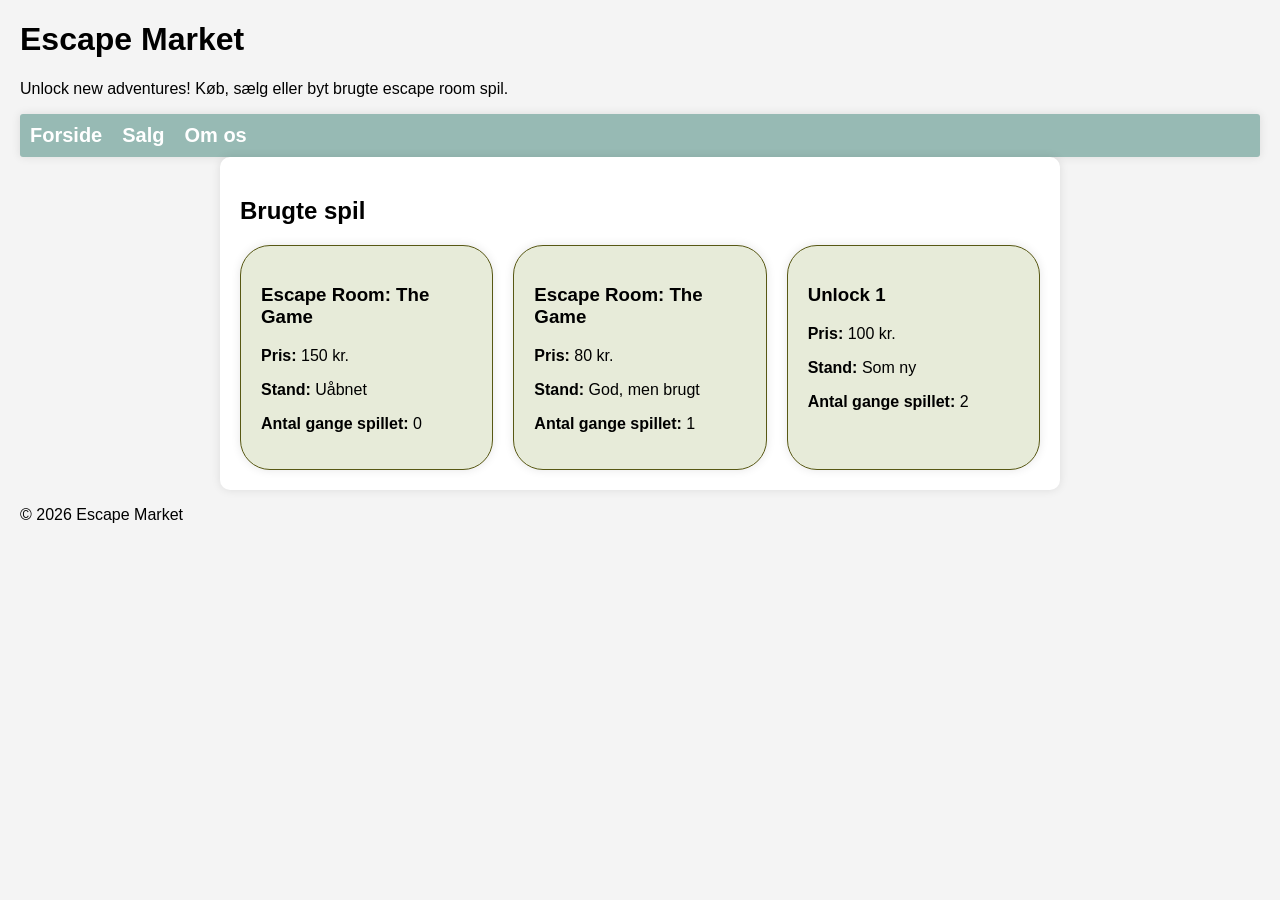
==== index.html @ 08686003 "Gør layout responsivt, med udgangspunkt i mobile first" ====
<!DOCTYPE html>
<html>
<head>
    <link rel="stylesheet" href="style.css">
    <meta name="viewport" content="width=device-width, initial-scale=1.0">
    <title>Escape Market</title>
</head>
<body>

    <header> 
        <h1>Escape Market</h1>
        <p>Unlock new adventures! Køb, sælg eller byt brugte escape room spil.</p>
        <nav class="navigation">
            <a href="index.html">Forside</a>
            <a href="salg.html">Salg</a>
            <a href="about.html">Om os</a>
        </nav>
    </header>

    <main>
        <h2>Brugte spil</h2>
        
        <div class="game-list">
            <div class="game">
                <h3>Escape Room: The Game</h3>
                <p><strong>Pris:</strong> 150 kr.</p>
                <p><strong>Stand:</strong> Uåbnet</p>
                <p><strong>Antal gange spillet:</strong> 0</p>
            </div>

            <div class="game">
                <h3>Escape Room: The Game</h3>
                <p><strong>Pris:</strong> 80 kr.</p>
                <p><strong>Stand:</strong> God, men brugt</p>
                <p><strong>Antal gange spillet:</strong> 1</p>
            </div>

            <div class="game">
                <h3>Unlock 1</h3>
                <p><strong>Pris:</strong> 100 kr.</p>
                <p><strong>Stand:</strong> Som ny</p>
                <p><strong>Antal gange spillet:</strong> 2</p>
            </div>
        </div>
        
    </main>
    
    <footer>
        <p>© 2026 Escape Market</p>
    </footer>

</body>

</html>
---- style.css ----
body {
    font-family: Papyrus, sans-serif;
    margin: 20px;
    background-color: #f4f4f4;
}
 nav {
    display:flex;
    background-color: #025c4d62;
    padding: 10px;
    gap: 20px;
    border-radius: 3px;
    box-shadow: 0 0 10px rgba(0, 0, 0, 0.1);
 }

 .navigation a {
        text-decoration: none;
        color: #ffffff;
        font-weight: bold;
        font-size: 20px;
    }

main {
    max-width: 800px;
    margin: 0 auto;
    padding: 20px;
    background-color: #ffffff;
    border-radius: 10px;
    box-shadow: 0 0 10px rgba(0, 0, 0, 0.1);
}

.game {
    padding: 20px;
    background-color: #e7ebd9;
    border: 1px solid #585814;
    border-radius: 30px;
    box-shadow: 0 0 10px rgba(0, 0, 0, 0.1);
    flex: 1;
    min-width: 200px;
}

.game-list {
    display: flex;
    flex-wrap: wrap;
    gap: 20px;
}

/*@media (min-width: 600px) {
    nav {
        flex-direction: column;
        align-items: flex-start;
    }
    main {
        padding: 10px;
    }
    .game {
        padding: 10px;
        width: 100%;
    }
    .game-list {
        flex-direction: column;
        align-items: center;
    }
}*/
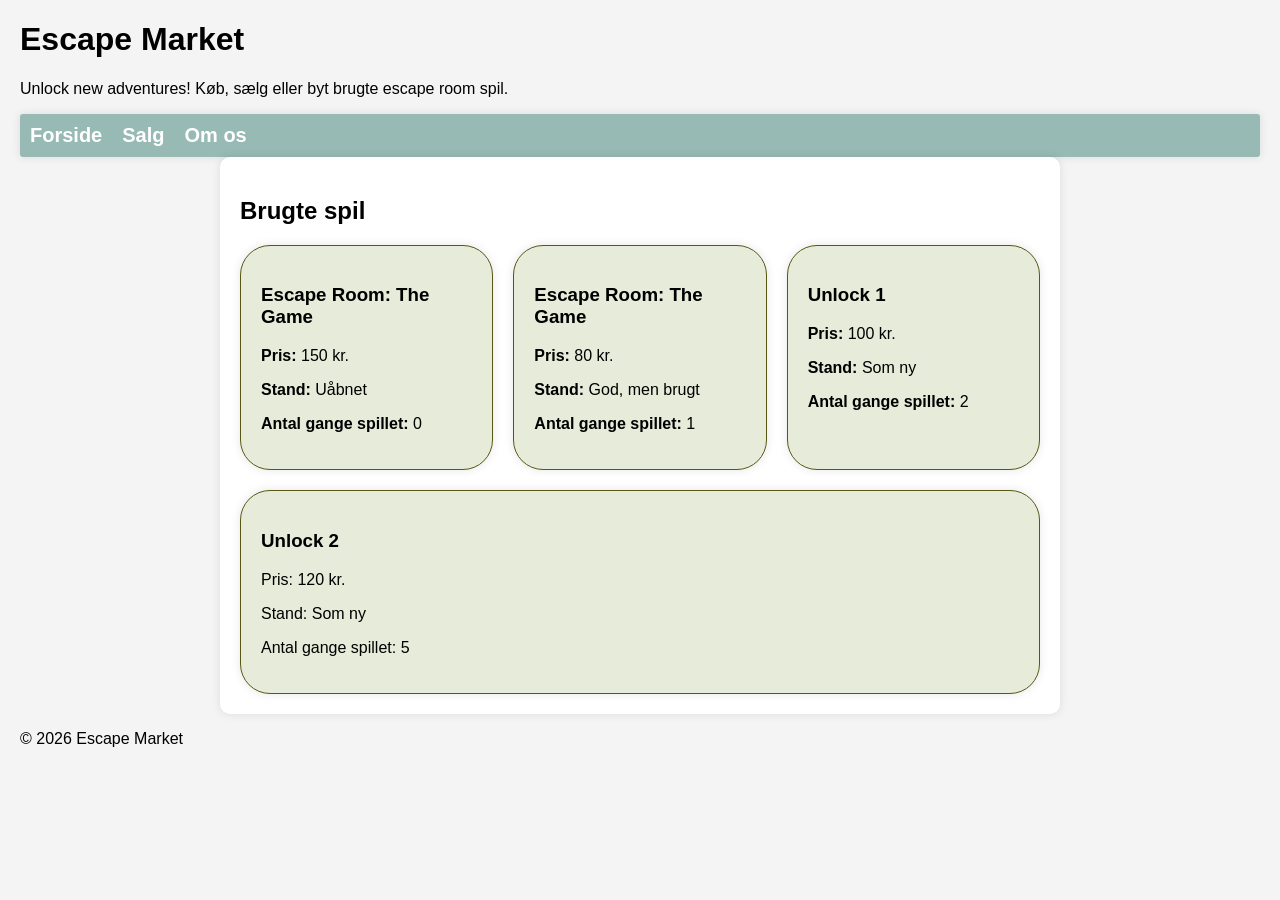
==== commit e9bf90f3: "Added js script with a function to create game elements" ====
--- a/index.html
+++ b/index.html
@@ -1,5 +1,6 @@
 <!DOCTYPE html>
 <html>
+
 <head>
     <link rel="stylesheet" href="style.css">
     <meta name="viewport" content="width=device-width, initial-scale=1.0">
@@ -18,7 +19,7 @@
     </header>
 
     <main>
-        <h2>Brugte spil</h2>
+        <h2 id="used-games">Brugte spil</h2>
         
         <div class="game-list">
             <div class="game">
@@ -49,6 +50,8 @@
         <p>© 2026 Escape Market</p>
     </footer>
 
+    <script src="script.js"></script>
+
 </body>
 
 </html>
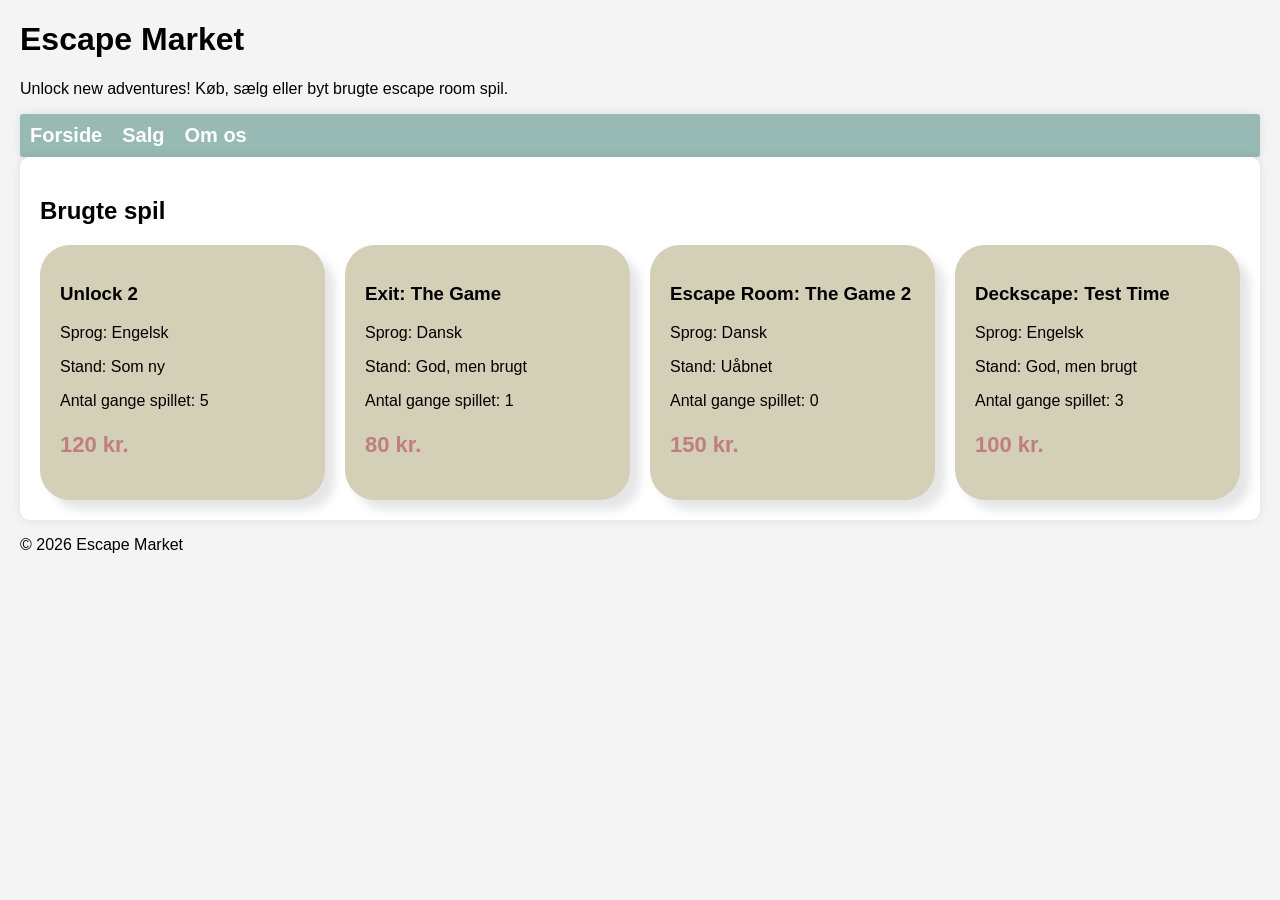
==== commit 2fe327dc: "Added filtering function and renderGames function" ====
--- a/index.html
+++ b/index.html
@@ -22,7 +22,7 @@
         <h2 id="used-games">Brugte spil</h2>
         
         <div class="game-list">
-            <div class="game">
+            <!-- <div class="game">
                 <h3>Escape Room: The Game</h3>
                 <p><strong>Pris:</strong> 150 kr.</p>
                 <p><strong>Stand:</strong> Uåbnet</p>
@@ -41,7 +41,7 @@
                 <p><strong>Pris:</strong> 100 kr.</p>
                 <p><strong>Stand:</strong> Som ny</p>
                 <p><strong>Antal gange spillet:</strong> 2</p>
-            </div>
+            </div> -->
         </div>
         
     </main>
--- a/style.css
+++ b/style.css
@@ -20,7 +20,7 @@
     }
 
 main {
-    max-width: 800px;
+    max-width: 1200px;
     margin: 0 auto;
     padding: 20px;
     background-color: #ffffff;
@@ -28,20 +28,26 @@
     box-shadow: 0 0 10px rgba(0, 0, 0, 0.1);
 }
 
+.game-list {
+    display: flex;
+    flex-wrap: wrap;
+    gap: 20px;
+}
+
 .game {
     padding: 20px;
-    background-color: #e7ebd9;
-    border: 1px solid #585814;
+    background-color: #d4cfb7;
+    border: 0px solid #e6e6b4;
     border-radius: 30px;
-    box-shadow: 0 0 10px rgba(0, 0, 0, 0.1);
+    box-shadow: 10px 10px 10px rgba(0, 0, 0, 0.1);
     flex: 1;
     min-width: 200px;
 }
 
-.game-list {
-    display: flex;
-    flex-wrap: wrap;
-    gap: 20px;
+.price {
+    font-weight: bold;
+    font-size: 22px;
+    color: #c07e7e;
 }
 
 /*@media (min-width: 600px) {
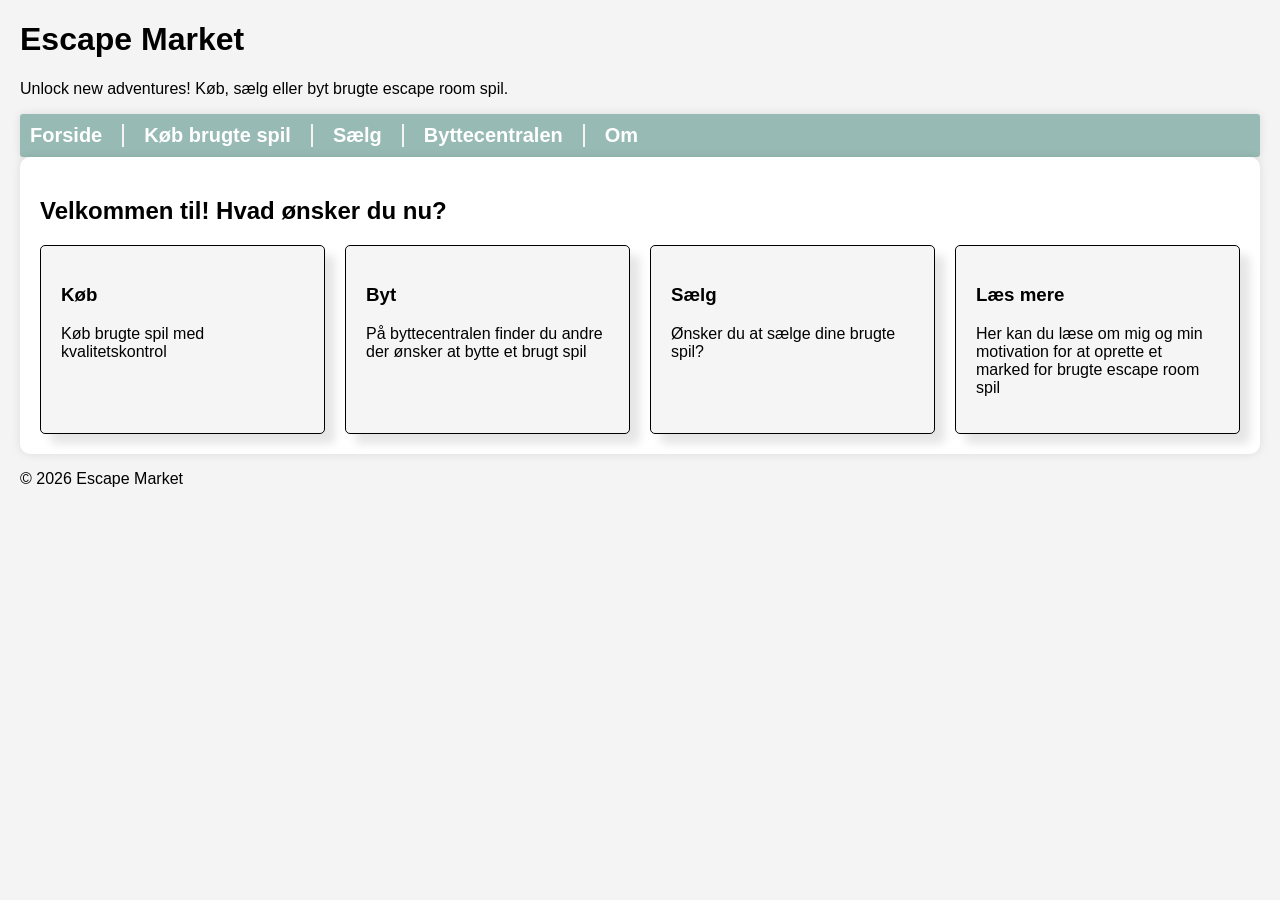
==== commit b40d7cde: "started creating a dropdown filter on site buy" ====
--- a/index.html
+++ b/index.html
@@ -13,35 +13,38 @@
         <p>Unlock new adventures! Køb, sælg eller byt brugte escape room spil.</p>
         <nav class="navigation">
             <a href="index.html">Forside</a>
-            <a href="salg.html">Salg</a>
-            <a href="about.html">Om os</a>
+            <a href="buy.html">Køb brugte spil</a>
+            <a href="sell.html">Sælg</a>
+            <a href="trade.html">Byttecentralen</a>
+            <a href="about.html">Om</a>
         </nav>
     </header>
 
     <main>
-        <h2 id="used-games">Brugte spil</h2>
+        <h2 id="used-games">Velkommen til! Hvad ønsker du nu?</h2>
         
-        <div class="game-list">
-            <!-- <div class="game">
-                <h3>Escape Room: The Game</h3>
-                <p><strong>Pris:</strong> 150 kr.</p>
-                <p><strong>Stand:</strong> Uåbnet</p>
-                <p><strong>Antal gange spillet:</strong> 0</p>
+        <div class="indhold">
+            <div class="site">
+                <h3>Køb</h3>
+                <p>Køb brugte spil med kvalitetskontrol</p>
             </div>
 
-            <div class="game">
-                <h3>Escape Room: The Game</h3>
-                <p><strong>Pris:</strong> 80 kr.</p>
-                <p><strong>Stand:</strong> God, men brugt</p>
-                <p><strong>Antal gange spillet:</strong> 1</p>
+            <div class="site">
+                <h3>Byt</h3>
+                <p>På byttecentralen finder du andre der ønsker at bytte et brugt spil</p>
             </div>
 
-            <div class="game">
-                <h3>Unlock 1</h3>
-                <p><strong>Pris:</strong> 100 kr.</p>
-                <p><strong>Stand:</strong> Som ny</p>
-                <p><strong>Antal gange spillet:</strong> 2</p>
-            </div> -->
+
+            <div class="site">
+                <h3>Sælg</h3>
+                <p>Ønsker du at sælge dine brugte spil?</p>
+            </div>
+
+            <div class="site">
+                <h3>Læs mere</h3>
+                <p>Her kan du læse om mig og min motivation for at oprette et marked for brugte escape room spil</p>
+            </div>
+
         </div>
         
     </main>
@@ -50,8 +53,6 @@
         <p>© 2026 Escape Market</p>
     </footer>
 
-    <script src="script.js"></script>
-
 </body>
 
 </html>
--- a/style.css
+++ b/style.css
@@ -17,7 +17,13 @@
         color: #ffffff;
         font-weight: bold;
         font-size: 20px;
+        border-right: 2px solid whitesmoke;
+        padding-right: 20px;
     }
+
+.navigation a:last-child {
+    border-right: none;
+}
 
 main {
     max-width: 1200px;
@@ -26,6 +32,22 @@
     background-color: #ffffff;
     border-radius: 10px;
     box-shadow: 0 0 10px rgba(0, 0, 0, 0.1);
+}
+
+.indhold {
+    display: flex;
+    flex-wrap: wrap;
+    gap: 20px;
+}
+
+.site {
+    padding: 20px;
+    background-color: whitesmoke;
+    border: 1px solid black;
+    border-radius: 5px;
+    box-shadow: 10px 10px 10px rgba(0, 0, 0, 0.1);
+    flex: 1;
+    min-width: 200px;
 }
 
 .game-list {
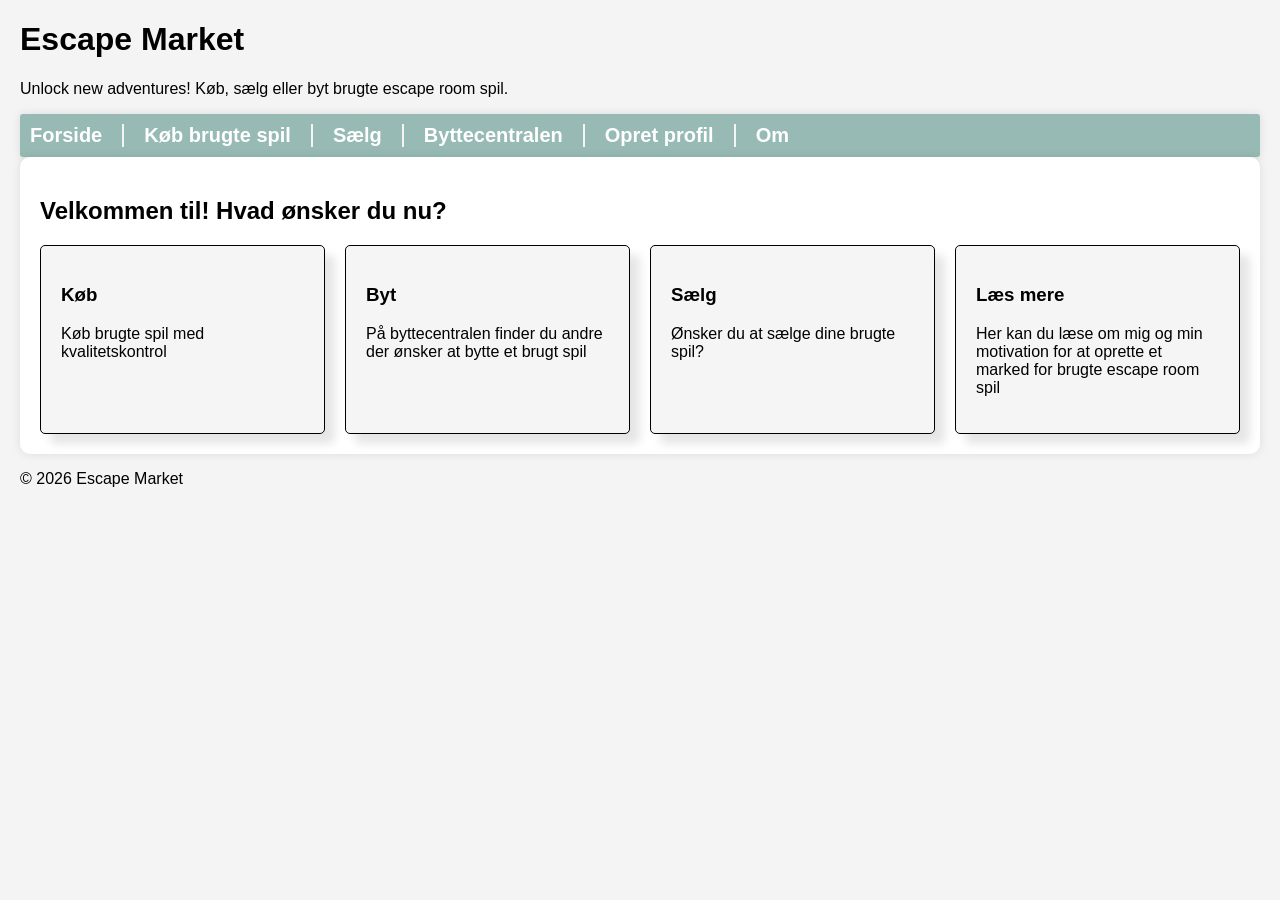
==== commit e897b91c: "href fix in navs across all pages" ====
--- a/index.html
+++ b/index.html
@@ -16,6 +16,7 @@
             <a href="buy.html">Køb brugte spil</a>
             <a href="sell.html">Sælg</a>
             <a href="trade.html">Byttecentralen</a>
+            <a href="account-form.html">Opret profil</a>
             <a href="about.html">Om</a>
         </nav>
     </header>
@@ -24,26 +25,26 @@
         <h2 id="used-games">Velkommen til! Hvad ønsker du nu?</h2>
         
         <div class="indhold">
-            <div class="site">
+            <a href="buy.html" class="site">
                 <h3>Køb</h3>
                 <p>Køb brugte spil med kvalitetskontrol</p>
-            </div>
+            </a>
 
-            <div class="site">
+            <a href="trade.html" class="site">
                 <h3>Byt</h3>
                 <p>På byttecentralen finder du andre der ønsker at bytte et brugt spil</p>
-            </div>
+            </a>
 
 
-            <div class="site">
+            <a href="sell.html" class="site">
                 <h3>Sælg</h3>
                 <p>Ønsker du at sælge dine brugte spil?</p>
-            </div>
+            </a>
 
-            <div class="site">
+            <a href="about.html" class="site">
                 <h3>Læs mere</h3>
                 <p>Her kan du læse om mig og min motivation for at oprette et marked for brugte escape room spil</p>
-            </div>
+            </a>
 
         </div>
         
@@ -55,4 +56,43 @@
 
 </body>
 
-</html>+</html>
+
+<!--  
+et marked for brugte escape room-spil. 
+Standen skal fortælle køberen, om spillet stadig kan spilles, ikke bare hvor pænt æsken ser ud.
+
+fire kategoriers forklaring:
+
+Ny / uåbnet
+Spillet er aldrig åbnet.
+
+Så god som ny
+Åbnet, men alt er komplet og i rigtig god stand.
+Ingen eller næsten ingen tegn på brug.
+
+God stand
+Spillet er brugt, men kan stadig spilles uden problemer.
+Almindelige brugsspor er acceptable.
+
+Brugt – dele skal erstattes
+Spillet kan ikke spilles som det er.
+En eller flere forbrugsdele/materialer er brugt op eller mangler og skal erstattes.
+Her kunne sælgeren fx skrive, hvilke dele der skal erstattes, og eventuelt hvor man kan få dem.
+
+Et escape room-spil kan være i perfekt fysisk stand, men stadig være ubrugeligt, fordi fx en bestemt kuvert, kode, kortbunke eller anden engangsdel allerede er brugt.
+
+I databasen bruges:
+
+Ny / uåbnet
+Så god som ny
+God stand
+Brugt – dele skal erstattes
+
+Senere... ekstra felt, fx:
+
+missingParts eller replacementInfo
+
+Så en annonce kan fortælle:
+"Kort 12 og 13 er brugt. Nye kort kan printes fra producentens hjemmeside."
+-->
--- a/style.css
+++ b/style.css
@@ -5,6 +5,8 @@
 }
  nav {
     display:flex;
+    flex-wrap: wrap;
+    gap: 20px;
     background-color: #025c4d62;
     padding: 10px;
     gap: 20px;
@@ -48,6 +50,8 @@
     box-shadow: 10px 10px 10px rgba(0, 0, 0, 0.1);
     flex: 1;
     min-width: 200px;
+    text-decoration: none;
+    color: inherit;
 }
 
 .game-list {
@@ -64,6 +68,13 @@
     box-shadow: 10px 10px 10px rgba(0, 0, 0, 0.1);
     flex: 1;
     min-width: 200px;
+    text-decoration: none;
+    color: inherit;
+}
+
+.game img {
+    width: 100%;
+    height: auto;
 }
 
 .price {
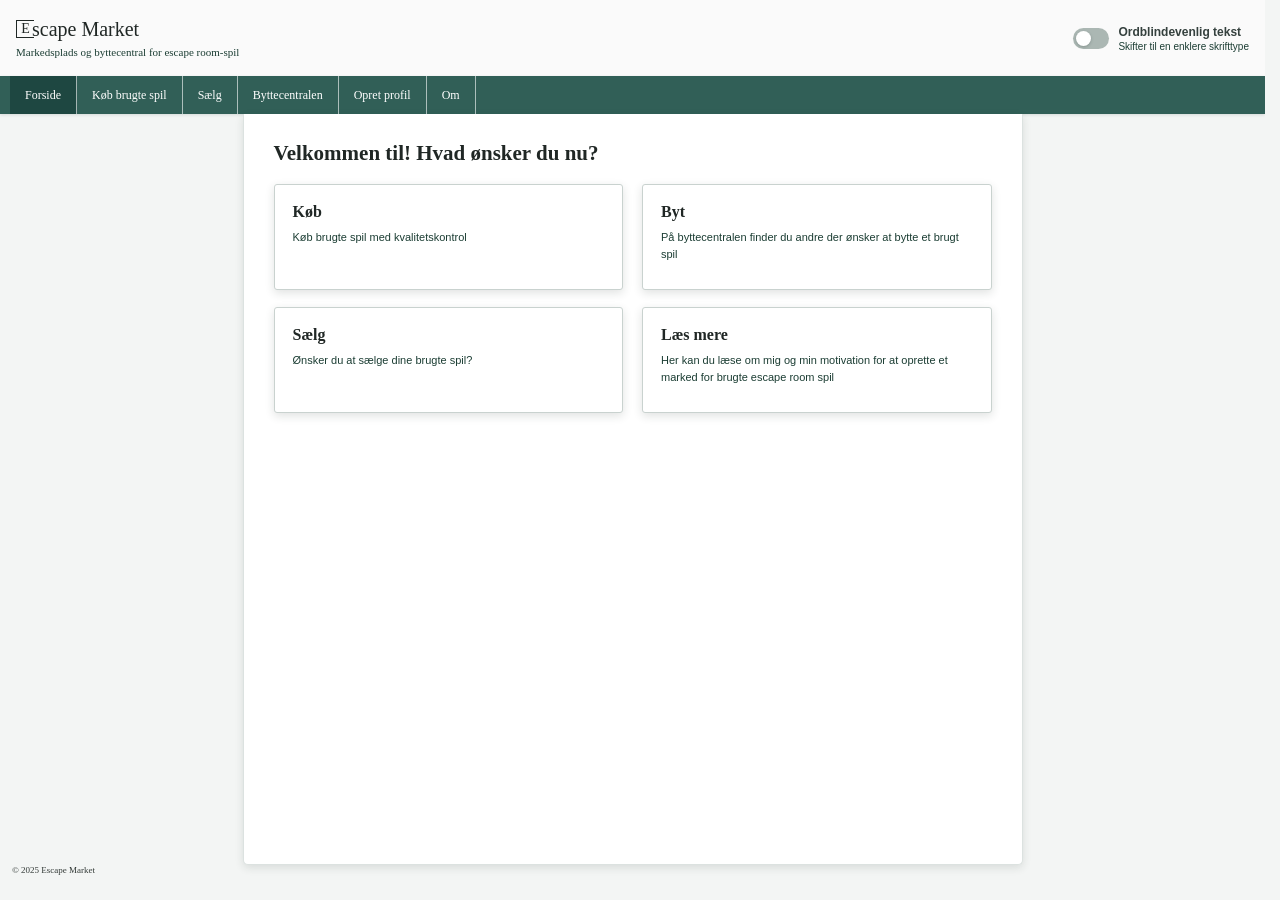
==== commit c5c080d2: "Streamline page styles" ====
--- a/index.html
+++ b/index.html
@@ -7,19 +7,44 @@
     <title>Escape Market</title>
 </head>
 <body>
+    <div class="site-shell">
+    <input aria-describedby="reading-mode-description" class="reading-mode-input" id="reading-mode" type="checkbox">
+    <div class="site-content">
 
-    <header> 
-        <h1>Escape Market</h1>
-        <p>Unlock new adventures! Køb, sælg eller byt brugte escape room spil.</p>
-        <nav class="navigation">
-            <a href="index.html">Forside</a>
+    <header class="site-header">
+        <div>
+            <a aria-label="Escape Market forside" class="brand" href="index.html">
+                <span aria-hidden="true" class="brand-mark"> E </span>
+                <span> scape Market </span>
+            </a>
+            <p>Markedsplads og byttecentral for escape room-spil</p>
+        </div>
+        <label class="reading-toggle" for="reading-mode">
+            <span aria-hidden="true" class="toggle-track"><span></span></span>
+            <span>Ordblindevenlig tekst<small>Skifter til en enklere skrifttype</small></span>
+        </label>
+    </header>
+    <nav aria-label="Primær navigation" class="main-nav">
+        <div class="nav-links-desktop">
+            <a class="active" href="index.html">Forside</a>
             <a href="buy.html">Køb brugte spil</a>
             <a href="sell.html">Sælg</a>
             <a href="trade.html">Byttecentralen</a>
             <a href="account-form.html">Opret profil</a>
             <a href="about.html">Om</a>
-        </nav>
-    </header>
+        </div>
+        <details class="nav-menu">
+            <summary><span>Menu</span><span aria-hidden="true" class="nav-menu-icon"></span></summary>
+            <div class="nav-links-dropdown">
+                <a class="active" href="index.html">Forside</a>
+                <a href="buy.html">Køb brugte spil</a>
+                <a href="sell.html">Sælg</a>
+                <a href="trade.html">Byttecentralen</a>
+                <a href="account-form.html">Opret profil</a>
+                <a href="about.html">Om</a>
+            </div>
+        </details>
+    </nav>
 
     <main>
         <h2 id="used-games">Velkommen til! Hvad ønsker du nu?</h2>
@@ -50,9 +75,9 @@
         
     </main>
     
-    <footer>
-        <p>© 2026 Escape Market</p>
-    </footer>
+    <footer class="site-footer">© 2025 Escape Market</footer>
+    </div>
+    </div>
 
 </body>
 
--- a/style.css
+++ b/style.css
@@ -1,102 +1,550 @@
+:root {
+    --green-700: #315f57;
+    --green-600: #1e4741;
+    --green-100: #e8f1ef;
+    --ink: #202725;
+    --muted: #1b3d33;
+    --line: #c9d2cf;
+    --surface: #ffffff;
+    --canvas: #f3f5f4;
+    --focus: #f2b84b;
+    --shadow: 0 3px 10px rgba(34, 48, 44, 0.14);
+}
+
+* {
+    box-sizing: border-box;
+}
+
+html {
+    scroll-behavior: smooth;
+    scrollbar-gutter: stable;
+}
+
 body {
-    font-family: Papyrus, sans-serif;
-    margin: 20px;
-    background-color: #f4f4f4;
-}
- nav {
-    display:flex;
-    flex-wrap: wrap;
-    gap: 20px;
-    background-color: #025c4d62;
-    padding: 10px;
-    gap: 20px;
+    min-width: 320px;
+    min-height: 100vh;
+    margin: 0;
+    color: var(--ink);
+    background: var(--canvas);
+    font-family: Arial, Helvetica, sans-serif;
+    font-synthesis: none;
+}
+
+.site-content {
+    display: flex;
+    min-height: 100vh;
+    flex-direction: column;
+}
+
+button,
+input,
+select,
+textarea {
+    font: inherit;
+}
+
+a {
+    color: var(--green-700);
+}
+
+input:focus-visible,
+select:focus-visible,
+textarea:focus-visible,
+button:focus-visible {
+    outline: 3px solid var(--focus);
+    outline-offset: 2px;
+}
+
+main {
+    flex: 1;
+    width: min(780px, calc(100% - 32px));
+    min-height: calc(100vh - 180px);
+    margin: 0 auto;
+    padding: 27px 30px 46px;
+    background: var(--surface);
+    border: 1px solid #dce2e0;
+    border-top: 0;
+    border-radius: 0 0 5px 5px;
+    box-shadow: 0 3px 9px rgba(34, 48, 44, 0.12);
+}
+
+h2,
+h3 {
+    color: var(--ink);
+    font-family: Georgia, serif;
+}
+
+h2 {
+    margin: 0 0 18px;
+    font-size: 21px;
+}
+
+h3 {
+    margin: 0 0 8px;
+    font-size: 16px;
+}
+
+p {
+    line-height: 1.55;
+}
+
+main > p {
+    color: #35413e;
+    font-size: 13px;
+}
+
+main > p a {
+    font-weight: 700;
+}
+
+.indhold,
+.game-list {
+    display: grid;
+    grid-template-columns: repeat(2, minmax(0, 1fr));
+    gap: 17px 19px;
+}
+
+.site,
+.game {
+    display: block;
+    min-width: 0;
+    padding: 18px;
+    color: inherit;
+    background: #fff;
+    border: 1px solid var(--line);
     border-radius: 3px;
-    box-shadow: 0 0 10px rgba(0, 0, 0, 0.1);
- }
-
- .navigation a {
-        text-decoration: none;
-        color: #ffffff;
-        font-weight: bold;
-        font-size: 20px;
-        border-right: 2px solid whitesmoke;
-        padding-right: 20px;
-    }
-
-.navigation a:last-child {
-    border-right: none;
-}
-
-main {
-    max-width: 1200px;
-    margin: 0 auto;
-    padding: 20px;
-    background-color: #ffffff;
-    border-radius: 10px;
-    box-shadow: 0 0 10px rgba(0, 0, 0, 0.1);
-}
-
-.indhold {
-    display: flex;
-    flex-wrap: wrap;
-    gap: 20px;
-}
-
-.site {
-    padding: 20px;
-    background-color: whitesmoke;
-    border: 1px solid black;
-    border-radius: 5px;
-    box-shadow: 10px 10px 10px rgba(0, 0, 0, 0.1);
-    flex: 1;
-    min-width: 200px;
+    box-shadow: var(--shadow);
     text-decoration: none;
-    color: inherit;
-}
-
-.game-list {
-    display: flex;
-    flex-wrap: wrap;
-    gap: 20px;
-}
-
-.game {
-    padding: 20px;
-    background-color: #d4cfb7;
-    border: 0px solid #e6e6b4;
-    border-radius: 30px;
-    box-shadow: 10px 10px 10px rgba(0, 0, 0, 0.1);
-    flex: 1;
-    min-width: 200px;
+}
+
+.site:hover,
+.game:hover {
+    background: var(--green-100);
+    border-color: var(--green-700);
+}
+
+.site p,
+.game p {
+    margin: 0 0 8px;
+    color: var(--muted);
+    font-size: 11px;
+}
+
+.game img {
+    display: block;
+    width: 100%;
+    max-height: 260px;
+    margin: -1px 0 16px;
+    object-fit: cover;
+    border-radius: 2px;
+}
+
+.game h3 {
+    margin-bottom: 12px;
+}
+
+.price {
+    margin-top: 13px !important;
+    color: var(--green-700) !important;
+    font-size: 16px !important;
+    font-weight: 700;
+}
+
+.filters {
+    display: grid;
+    grid-template-columns: repeat(2, minmax(0, 1fr));
+    gap: 17px 19px;
+    padding-bottom: 24px;
+    margin-bottom: 24px;
+    border-bottom: 1px solid #e0e5e3;
+}
+
+.filter label,
+form label {
+    display: block;
+    margin-bottom: 6px;
+    color: #303633;
+    font-size: 12px;
+    font-weight: 700;
+}
+
+.filter input,
+.filter select,
+form input:not([type="checkbox"]):not([type="file"]),
+form select,
+form textarea {
+    width: 100%;
+    color: var(--ink);
+    background: #fff;
+    border: 1px solid #aebbb7;
+    border-radius: 3px;
+    box-shadow: var(--shadow);
+}
+
+.filter input,
+.filter select,
+form input:not([type="checkbox"]):not([type="file"]),
+form select {
+    height: 42px;
+    padding: 0 11px;
+}
+
+form textarea {
+    min-height: 108px;
+    padding: 10px 11px;
+    resize: vertical;
+}
+
+form {
+    color: #35413e;
+    font-size: 12px;
+}
+
+fieldset {
+    padding: 24px;
+    margin: 0 0 24px;
+    border: 1px solid var(--line);
+    border-radius: 3px;
+}
+
+legend {
+    padding: 0 8px;
+    color: var(--ink);
+    font-family: Georgia, serif;
+    font-size: 16px;
+    font-weight: 700;
+}
+
+form br + input,
+form br + select,
+form br + textarea {
+    margin-bottom: 4px;
+}
+
+input[type="file"] {
+    max-width: 100%;
+    color: var(--muted);
+    font-size: 11px;
+}
+
+input[type="checkbox"] {
+    width: 18px;
+    height: 18px;
+    accent-color: var(--green-700);
+    vertical-align: middle;
+}
+
+form input[type="submit"] {
+    min-width: 162px;
+    min-height: 44px;
+    padding: 0 16px;
+    color: #fff;
+    background: var(--green-700);
+    border: 0;
+    border-radius: 3px;
+    font-size: 12px;
+    font-weight: 700;
+    cursor: pointer;
+}
+
+form input[type="submit"]:hover {
+    background: var(--green-600);
+}
+
+@media (max-width: 520px) {
+    main {
+        width: calc(100% - 20px);
+        padding: 22px 18px 36px;
+    }
+
+    .indhold,
+    .game-list,
+    .filters {
+        grid-template-columns: 1fr;
+    }
+
+    fieldset {
+        padding: 18px;
+    }
+
+}
+
+@media (prefers-reduced-motion: reduce) {
+    html {
+        scroll-behavior: auto;
+    }
+}
+
+/* Shared shell matching account-form.css */
+.site-header {
+    display: flex;
+    min-height: 76px;
+    align-items: center;
+    justify-content: space-between;
+    gap: 24px;
+    padding: 12px 16px;
+    background: #fafafa;
+}
+
+.site-header p {
+    max-width: none;
+    margin: 7px 0 0;
+    color: var(--muted);
+    font-family: Georgia, serif;
+    font-size: 11px;
+    line-height: normal;
+}
+
+.brand {
+    display: inline-flex;
+    align-items: center;
+    flex: 0 0 auto;
+    color: var(--ink);
+    font-family: Georgia, serif;
+    font-size: 20px;
+    line-height: 1;
+    white-space: nowrap;
     text-decoration: none;
-    color: inherit;
-}
-
-.game img {
+}
+
+.brand-mark {
+    display: inline-grid;
+    width: 18px;
+    height: 18px;
+    place-items: center;
+    margin-right: -2px;
+    border: 1px solid currentColor;
+    border-right: 0;
+    font-size: 14px;
+}
+
+.reading-toggle {
+    display: flex;
+    align-items: center;
+    gap: 9px;
+    color: #35413e;
+    font-size: 12px;
+    font-weight: 700;
+    cursor: pointer;
+}
+
+.reading-toggle small {
+    display: block;
+    margin-top: 2px;
+    color: var(--muted);
+    font-size: 10px;
+    font-weight: 400;
+}
+
+.toggle-track {
+    display: flex;
+    width: 36px;
+    height: 21px;
+    align-items: center;
+    flex: 0 0 auto;
+    padding: 3px;
+    background: #abb7b3;
+    border-radius: 20px;
+}
+
+.toggle-track > span {
+    width: 15px;
+    height: 15px;
+    background: #fff;
+    border-radius: 50%;
+    box-shadow: 0 1px 3px rgba(31, 48, 43, 0.25);
+}
+
+.reading-mode-input {
+    position: absolute;
+    width: 1px;
+    height: 1px;
+    overflow: hidden;
+    clip: rect(0, 0, 0, 0);
+}
+
+.reading-mode-input:checked ~ header,
+.reading-mode-input:checked ~ nav,
+.reading-mode-input:checked ~ main,
+.reading-mode-input:checked ~ footer {
+    font-family: Verdana, Arial, sans-serif;
+    letter-spacing: 0.035em;
+    word-spacing: 0.09em;
+    line-height: 1.65;
+}
+
+.reading-mode-input:checked ~ header .brand,
+.reading-mode-input:checked ~ header p,
+.reading-mode-input:checked ~ nav a,
+.reading-mode-input:checked ~ main h1,
+.reading-mode-input:checked ~ main h2,
+.reading-mode-input:checked ~ main h3 {
+    font-family: Verdana, Arial, sans-serif;
+}
+
+.reading-mode-input:checked ~ header .toggle-track {
+    background: var(--green-700);
+}
+
+.reading-mode-input:checked ~ header .toggle-track > span {
+    transform: translateX(15px);
+}
+
+.reading-mode-input:checked ~ .site-content,
+.reading-mode-input:checked ~ .site-content button,
+.reading-mode-input:checked ~ .site-content input,
+.reading-mode-input:checked ~ .site-content select,
+.reading-mode-input:checked ~ .site-content textarea {
+    font-family: Verdana, Arial, sans-serif;
+    letter-spacing: 0.035em;
+    word-spacing: 0.09em;
+    line-height: 1.65;
+}
+
+.reading-mode-input:checked ~ .site-content .brand,
+.reading-mode-input:checked ~ .site-content h1,
+.reading-mode-input:checked ~ .site-content h2,
+.reading-mode-input:checked ~ .site-content h3,
+.reading-mode-input:checked ~ .site-content .main-nav a,
+.reading-mode-input:checked ~ .site-content .site-header p {
+    font-family: Verdana, Arial, sans-serif;
+}
+
+.reading-mode-input:checked ~ .site-content .toggle-track {
+    background: var(--green-700);
+}
+
+.reading-mode-input:checked ~ .site-content .toggle-track > span {
+    transform: translateX(15px);
+}
+
+.main-nav {
+    display: flex;
+    min-height: 38px;
+    align-items: stretch;
+    padding-left: 10px;
+    overflow-x: auto;
+    background: var(--green-700);
+    box-shadow: 0 1px 3px rgba(25, 52, 47, 0.14);
+}
+
+.main-nav a {
+    display: flex;
+    align-items: center;
+    flex: 0 0 auto;
+    padding: 0 15px;
+    color: #fff;
+    border-right: 1px solid rgba(255, 255, 255, 0.6);
+    font-family: Georgia, serif;
+    font-size: 12px;
+    text-decoration: none;
+}
+
+.main-nav a:hover,
+.main-nav a.active {
+    background: var(--green-600);
+}
+
+.nav-links-desktop {
+    display: flex;
+    align-items: stretch;
+}
+
+.nav-menu {
+    display: none;
     width: 100%;
-    height: auto;
-}
-
-.price {
-    font-weight: bold;
-    font-size: 22px;
-    color: #c07e7e;
-}
-
-/*@media (min-width: 600px) {
-    nav {
+}
+
+.nav-menu summary {
+    display: flex;
+    min-height: 44px;
+    align-items: center;
+    justify-content: space-between;
+    padding: 0 16px;
+    color: #fff;
+    font-family: Georgia, serif;
+    font-size: 14px;
+    font-weight: 700;
+    list-style: none;
+    cursor: pointer;
+}
+
+.nav-menu summary::-webkit-details-marker {
+    display: none;
+}
+
+.nav-menu summary:hover {
+    background: var(--green-600);
+}
+
+.nav-menu summary:focus-visible {
+    outline: 3px solid var(--focus);
+    outline-offset: -3px;
+}
+
+.nav-menu-icon {
+    width: 9px;
+    height: 9px;
+    border-right: 2px solid #fff;
+    border-bottom: 2px solid #fff;
+    transform: rotate(45deg);
+    transition: transform 150ms ease;
+}
+
+.nav-menu[open] .nav-menu-icon {
+    transform: rotate(-135deg);
+}
+
+.nav-links-dropdown {
+    display: flex;
+    flex-direction: column;
+    background: var(--green-600);
+}
+
+.nav-links-dropdown a {
+    min-height: 46px;
+    padding: 0 16px;
+    border-top: 1px solid rgba(255, 255, 255, 0.25);
+    border-right: 0;
+    font-size: 14px;
+}
+
+.nav-links-dropdown a:hover,
+.nav-links-dropdown a.active {
+    background: var(--green-700);
+}
+
+.nav-links-dropdown a.active {
+    box-shadow: inset 4px 0 0 var(--focus);
+}
+
+.site-footer {
+    width: auto;
+    margin: 0;
+    padding: 0 12px 25px;
+    color: #333a37;
+    font-family: Georgia, serif;
+    font-size: 9px;
+}
+
+@media (max-width: 700px) {
+    .site-header {
+        align-items: flex-start;
         flex-direction: column;
-        align-items: flex-start;
-    }
-    main {
-        padding: 10px;
-    }
-    .game {
-        padding: 10px;
-        width: 100%;
-    }
-    .game-list {
-        flex-direction: column;
-        align-items: center;
-    }
-}*/+        gap: 12px;
+    }
+
+    .main-nav {
+        padding-left: 0;
+        overflow: visible;
+    }
+
+    .nav-links-desktop {
+        display: none;
+    }
+
+    .nav-menu {
+        display: block;
+    }
+
+}
